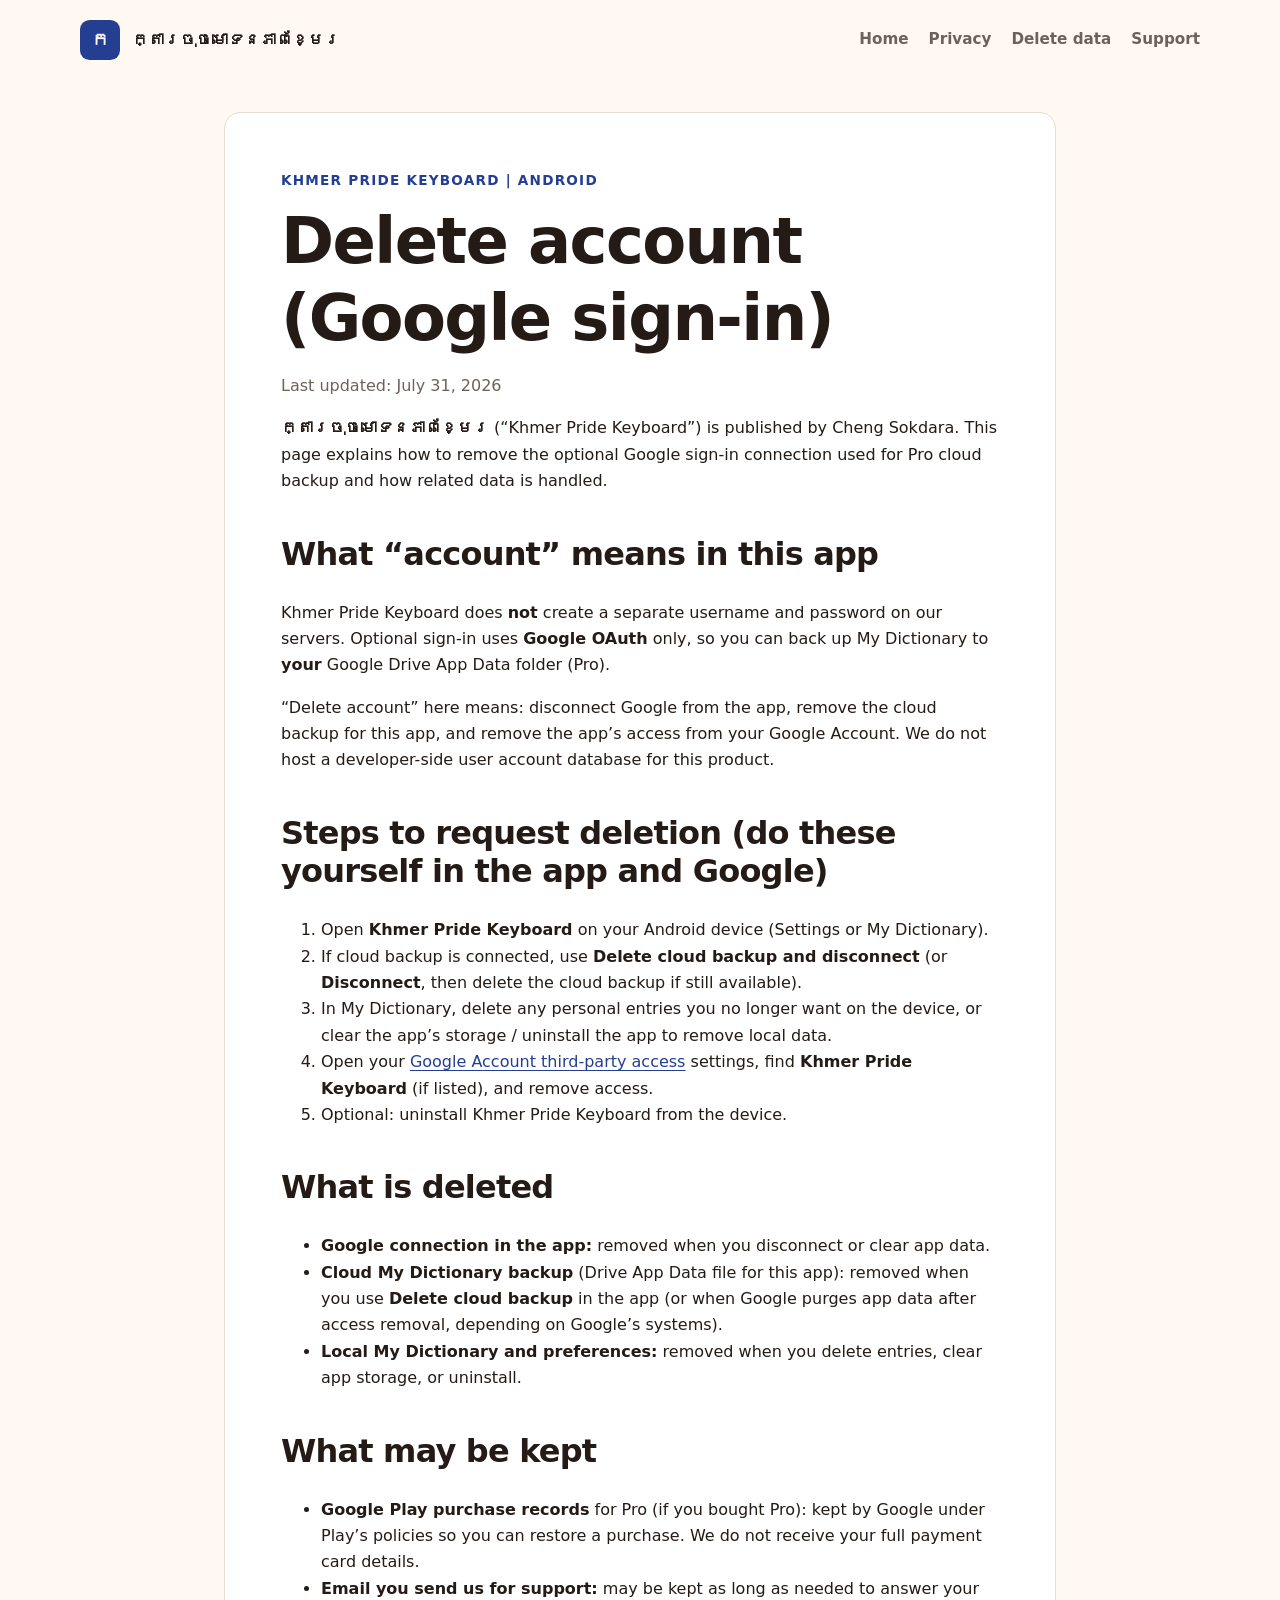
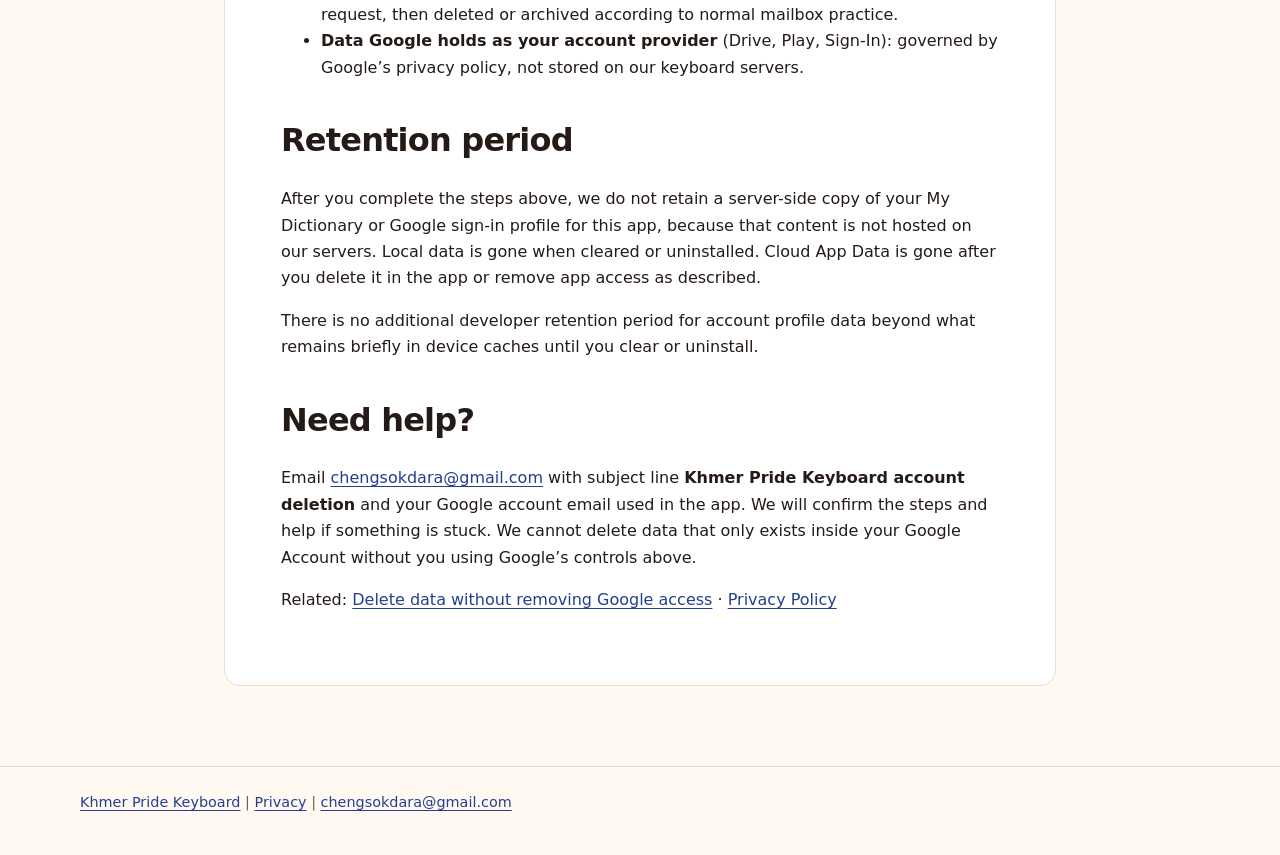
==== delete-account/index.html @ f4b9ca3c "Add Play Data Safety delete-account and delete-data pages. Document how users remove Google sign-in " ====
<!doctype html>
<html lang="en">
  <head>
    <meta charset="utf-8">
    <meta name="viewport" content="width=device-width, initial-scale=1">
    <meta
      name="description"
      content="How to delete your Khmer Pride Keyboard Google sign-in connection and associated data."
    >
    <meta name="theme-color" content="#243f91">
    <title>Delete account | Khmer Pride Keyboard</title>
    <link rel="stylesheet" href="../styles.css">
  </head>
  <body>
    <header class="site-header shell">
      <a class="brand" href="../" aria-label="Khmer Pride Keyboard home">
        <span class="brand-mark" aria-hidden="true">ក</span>
        <span>ក្តារចុចមោទនភាពខ្មែរ</span>
      </a>
      <nav class="nav" aria-label="Main navigation">
        <a href="../">Home</a>
        <a href="../privacy-policy/">Privacy</a>
        <a href="../delete-data/">Delete data</a>
        <a href="mailto:chengsokdara@gmail.com">Support</a>
      </nav>
    </header>

    <main class="shell">
      <article class="content-card">
        <p class="eyebrow">Khmer Pride Keyboard | Android</p>
        <h1>Delete account (Google sign-in)</h1>
        <p class="meta">Last updated: July 31, 2026</p>

        <p>
          <strong>ក្តារចុចមោទនភាពខ្មែរ</strong> (“Khmer Pride Keyboard”) is
          published by Cheng Sokdara. This page explains how to remove the
          optional Google sign-in connection used for Pro cloud backup and how
          related data is handled.
        </p>

        <h2>What “account” means in this app</h2>
        <p>
          Khmer Pride Keyboard does <strong>not</strong> create a separate
          username and password on our servers. Optional sign-in uses
          <strong>Google OAuth</strong> only, so you can back up My Dictionary
          to <strong>your</strong> Google Drive App Data folder (Pro).
        </p>
        <p>
          “Delete account” here means: disconnect Google from the app, remove
          the cloud backup for this app, and remove the app’s access from your
          Google Account. We do not host a developer-side user account database
          for this product.
        </p>

        <h2>Steps to request deletion (do these yourself in the app and Google)</h2>
        <ol>
          <li>
            Open <strong>Khmer Pride Keyboard</strong> on your Android device
            (Settings or My Dictionary).
          </li>
          <li>
            If cloud backup is connected, use
            <strong>Delete cloud backup and disconnect</strong> (or
            <strong>Disconnect</strong>, then delete the cloud backup if still
            available).
          </li>
          <li>
            In My Dictionary, delete any personal entries you no longer want on
            the device, or clear the app’s storage / uninstall the app to remove
            local data.
          </li>
          <li>
            Open your
            <a
              href="https://myaccount.google.com/permissions"
              rel="noopener noreferrer"
              >Google Account third-party access</a
            >
            settings, find <strong>Khmer Pride Keyboard</strong> (if listed), and
            remove access.
          </li>
          <li>
            Optional: uninstall Khmer Pride Keyboard from the device.
          </li>
        </ol>

        <h2>What is deleted</h2>
        <ul>
          <li>
            <strong>Google connection in the app:</strong> removed when you
            disconnect or clear app data.
          </li>
          <li>
            <strong>Cloud My Dictionary backup</strong> (Drive App Data file for
            this app): removed when you use
            <strong>Delete cloud backup</strong> in the app (or when Google
            purges app data after access removal, depending on Google’s systems).
          </li>
          <li>
            <strong>Local My Dictionary and preferences:</strong> removed when
            you delete entries, clear app storage, or uninstall.
          </li>
        </ul>

        <h2>What may be kept</h2>
        <ul>
          <li>
            <strong>Google Play purchase records</strong> for Pro (if you bought
            Pro): kept by Google under Play’s policies so you can restore a
            purchase. We do not receive your full payment card details.
          </li>
          <li>
            <strong>Email you send us for support:</strong> may be kept as long
            as needed to answer your request, then deleted or archived according
            to normal mailbox practice.
          </li>
          <li>
            <strong>Data Google holds as your account provider</strong> (Drive,
            Play, Sign-In): governed by Google’s privacy policy, not stored on
            our keyboard servers.
          </li>
        </ul>

        <h2>Retention period</h2>
        <p>
          After you complete the steps above, we do not retain a server-side
          copy of your My Dictionary or Google sign-in profile for this app,
          because that content is not hosted on our servers. Local data is gone
          when cleared or uninstalled. Cloud App Data is gone after you delete
          it in the app or remove app access as described.
        </p>
        <p>
          There is no additional developer retention period for account profile
          data beyond what remains briefly in device caches until you clear or
          uninstall.
        </p>

        <h2>Need help?</h2>
        <p>
          Email
          <a href="mailto:chengsokdara@gmail.com">chengsokdara@gmail.com</a>
          with subject line <strong>Khmer Pride Keyboard account deletion</strong>
          and your Google account email used in the app. We will confirm the
          steps and help if something is stuck. We cannot delete data that only
          exists inside your Google Account without you using Google’s controls
          above.
        </p>
        <p>
          Related:
          <a href="../delete-data/">Delete data without removing Google access</a>
          ·
          <a href="../privacy-policy/">Privacy Policy</a>
        </p>
      </article>
    </main>

    <footer class="site-footer">
      <div class="shell">
        <a href="../">Khmer Pride Keyboard</a>
        |
        <a href="../privacy-policy/">Privacy</a>
        |
        <a href="mailto:chengsokdara@gmail.com">chengsokdara@gmail.com</a>
      </div>
    </footer>
  </body>
</html>
---- styles.css ----
:root {
  color-scheme: light;
  --background: #fff9f1;
  --surface: #ffffff;
  --surface-muted: #f6eddf;
  --text: #241b16;
  --muted: #6d6259;
  --brand: #243f91;
  --brand-dark: #172c70;
  --accent: #df7600;
  --border: #e8ddcf;
  --focus: #df7600;
  font-family: Inter, "Noto Sans Khmer", "Khmer OS Battambang", system-ui, sans-serif;
}

* {
  box-sizing: border-box;
}

html {
  background: var(--background);
  scroll-behavior: smooth;
}

body {
  margin: 0;
  color: var(--text);
  background: var(--background);
  line-height: 1.65;
}

a {
  color: var(--brand);
  text-underline-offset: 0.2em;
}

a:hover {
  color: var(--brand-dark);
}

a:focus-visible {
  outline: 3px solid var(--focus);
  outline-offset: 4px;
  border-radius: 2px;
}

.shell {
  width: min(100% - 2rem, 70rem);
  margin: 0 auto;
}

.site-header {
  display: flex;
  align-items: center;
  justify-content: space-between;
  gap: 1rem;
  padding-block: 1.25rem;
}

.brand {
  display: inline-flex;
  align-items: center;
  gap: 0.75rem;
  color: var(--text);
  font-weight: 750;
  text-decoration: none;
}

.brand-mark {
  display: grid;
  width: 2.5rem;
  height: 2.5rem;
  place-items: center;
  border-radius: 0.6rem;
  color: white;
  background: var(--brand);
  font-size: 1.15rem;
}

.nav {
  display: flex;
  gap: 1.25rem;
  font-size: 0.95rem;
}

.nav a {
  color: var(--muted);
  font-weight: 650;
  text-decoration: none;
}

.hero {
  display: grid;
  grid-template-columns: minmax(0, 1fr) minmax(20rem, 0.72fr);
  gap: clamp(2rem, 7vw, 6rem);
  align-items: center;
  min-height: calc(100vh - 9rem);
  padding-block: clamp(3rem, 7vw, 6rem);
}

.eyebrow {
  margin: 0 0 0.75rem;
  color: var(--brand);
  font-size: 0.85rem;
  font-weight: 800;
  letter-spacing: 0.09em;
  text-transform: uppercase;
}

h1,
h2 {
  line-height: 1.2;
  letter-spacing: -0.025em;
}

h1 {
  max-width: 11ch;
  margin: 0;
  font-size: clamp(2.5rem, 7vw, 5.7rem);
}

h2 {
  margin-top: 2.5rem;
  font-size: clamp(1.45rem, 3vw, 2rem);
}

.content-card h1 {
  max-width: none;
  font-size: clamp(1.75rem, 4vw, 2.4rem);
}

.content-card table {
  width: 100%;
  margin: 1rem 0 0;
  border-collapse: collapse;
  font-size: 0.95rem;
}

.content-card th,
.content-card td {
  padding: 0.65rem 0.75rem;
  border: 1px solid var(--border);
  text-align: left;
  vertical-align: top;
}

.content-card th {
  background: var(--surface-muted);
}

.lead {
  max-width: 40rem;
  margin: 1.5rem 0 0;
  color: var(--muted);
  font-size: clamp(1.05rem, 2vw, 1.25rem);
}

.actions {
  display: flex;
  flex-wrap: wrap;
  gap: 0.75rem;
  margin-top: 2rem;
}

.button {
  display: inline-flex;
  min-height: 3rem;
  align-items: center;
  justify-content: center;
  padding: 0.7rem 1.1rem;
  border: 1px solid var(--brand);
  border-radius: 0.5rem;
  color: white;
  background: var(--brand);
  font-weight: 750;
  text-decoration: none;
}

.button:hover {
  color: white;
  background: var(--brand-dark);
}

.button.secondary {
  color: var(--brand);
  background: transparent;
}

.button.secondary:hover {
  color: var(--brand-dark);
  background: var(--surface-muted);
}

.hero-visual {
  position: relative;
  margin: 0;
  padding: 1.4rem 1.4rem 1rem;
  border-radius: 2.5rem;
  background: var(--brand);
  box-shadow: 0 2rem 5rem rgba(36, 63, 145, 0.2);
}

.phone-frame {
  overflow: hidden;
  border: 0.45rem solid #172c70;
  border-radius: 2rem;
  background: #fff;
}

.phone-frame img {
  display: block;
  width: 100%;
  height: auto;
}

.hero-visual figcaption {
  padding: 0.85rem 0.3rem 0.1rem;
  color: white;
  font-size: 0.95rem;
  font-weight: 700;
  text-align: center;
}

.content-card {
  max-width: 52rem;
  margin: 2rem auto 5rem;
  padding: clamp(1.5rem, 5vw, 3.5rem);
  border: 1px solid var(--border);
  border-radius: 1rem;
  background: var(--surface);
}

.content-card h1 {
  max-width: none;
  font-size: clamp(2.2rem, 5vw, 4rem);
}

.meta,
.note {
  color: var(--muted);
}

.note {
  padding: 1rem;
  border-left: 4px solid var(--brand);
  background: var(--surface-muted);
}

.site-footer {
  padding-block: 1.5rem 2.5rem;
  border-top: 1px solid var(--border);
  color: var(--muted);
  font-size: 0.9rem;
}

@media (max-width: 46rem) {
  .site-header,
  .hero {
    grid-template-columns: 1fr;
  }

  .site-header {
    align-items: flex-start;
    flex-direction: column;
  }

  .hero {
    padding-block: 3rem 5rem;
    min-height: auto;
  }

  h1 {
    max-width: 11ch;
  }
}
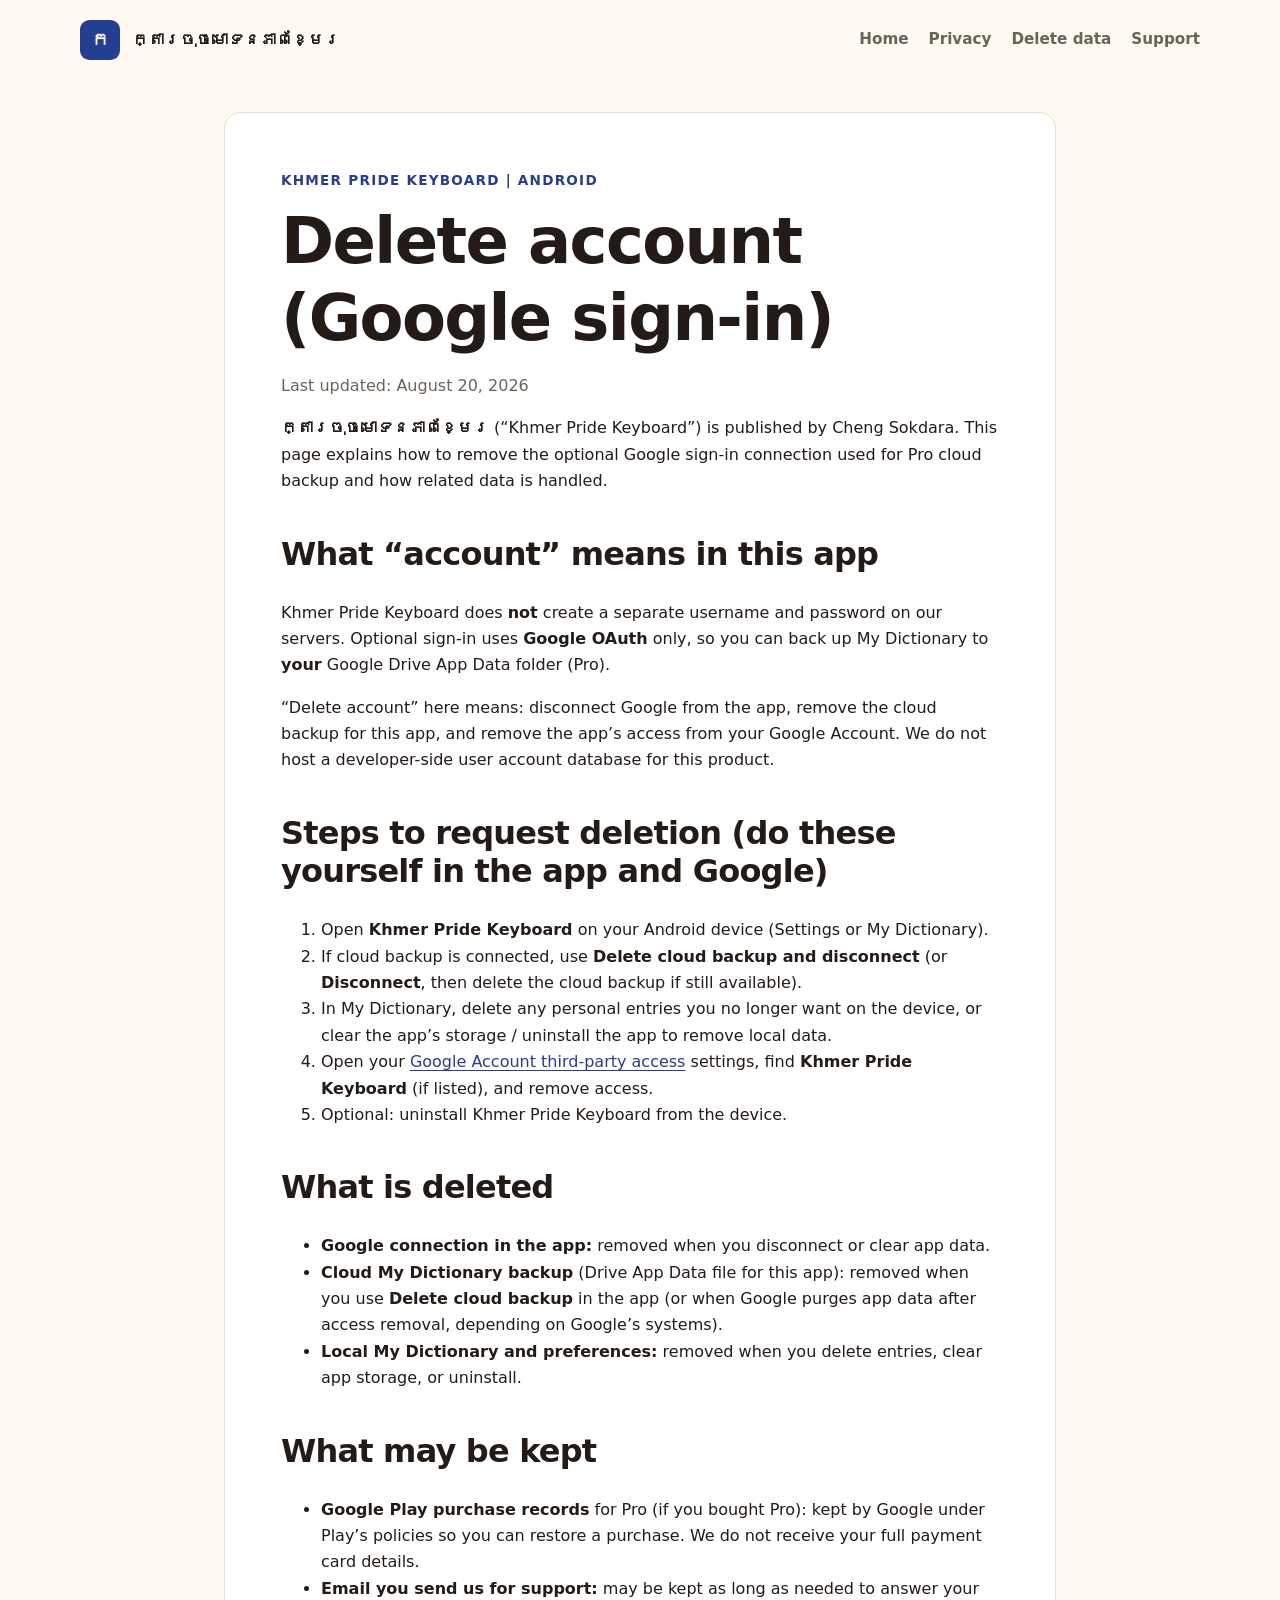
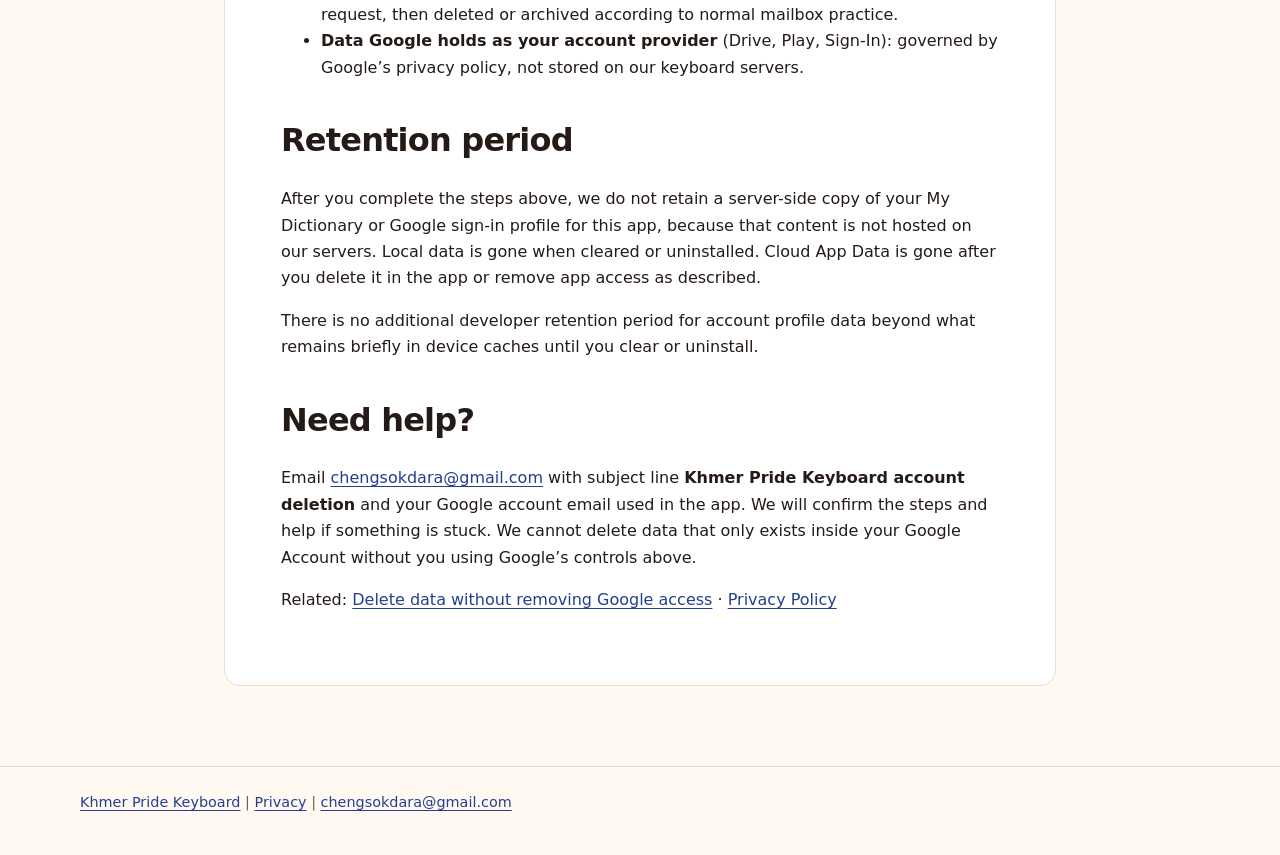
==== commit e9fc2779: "Update privacy, terms, and support pages for host ads and analytics. Describe Firebase, LevelPlay, M" ====
--- a/delete-account/index.html
+++ b/delete-account/index.html
@@ -29,7 +29,7 @@
       <article class="content-card">
         <p class="eyebrow">Khmer Pride Keyboard | Android</p>
         <h1>Delete account (Google sign-in)</h1>
-        <p class="meta">Last updated: July 31, 2026</p>
+        <p class="meta">Last updated: August 20, 2026</p>
 
         <p>
           <strong>ក្តារចុចមោទនភាពខ្មែរ</strong> (“Khmer Pride Keyboard”) is
